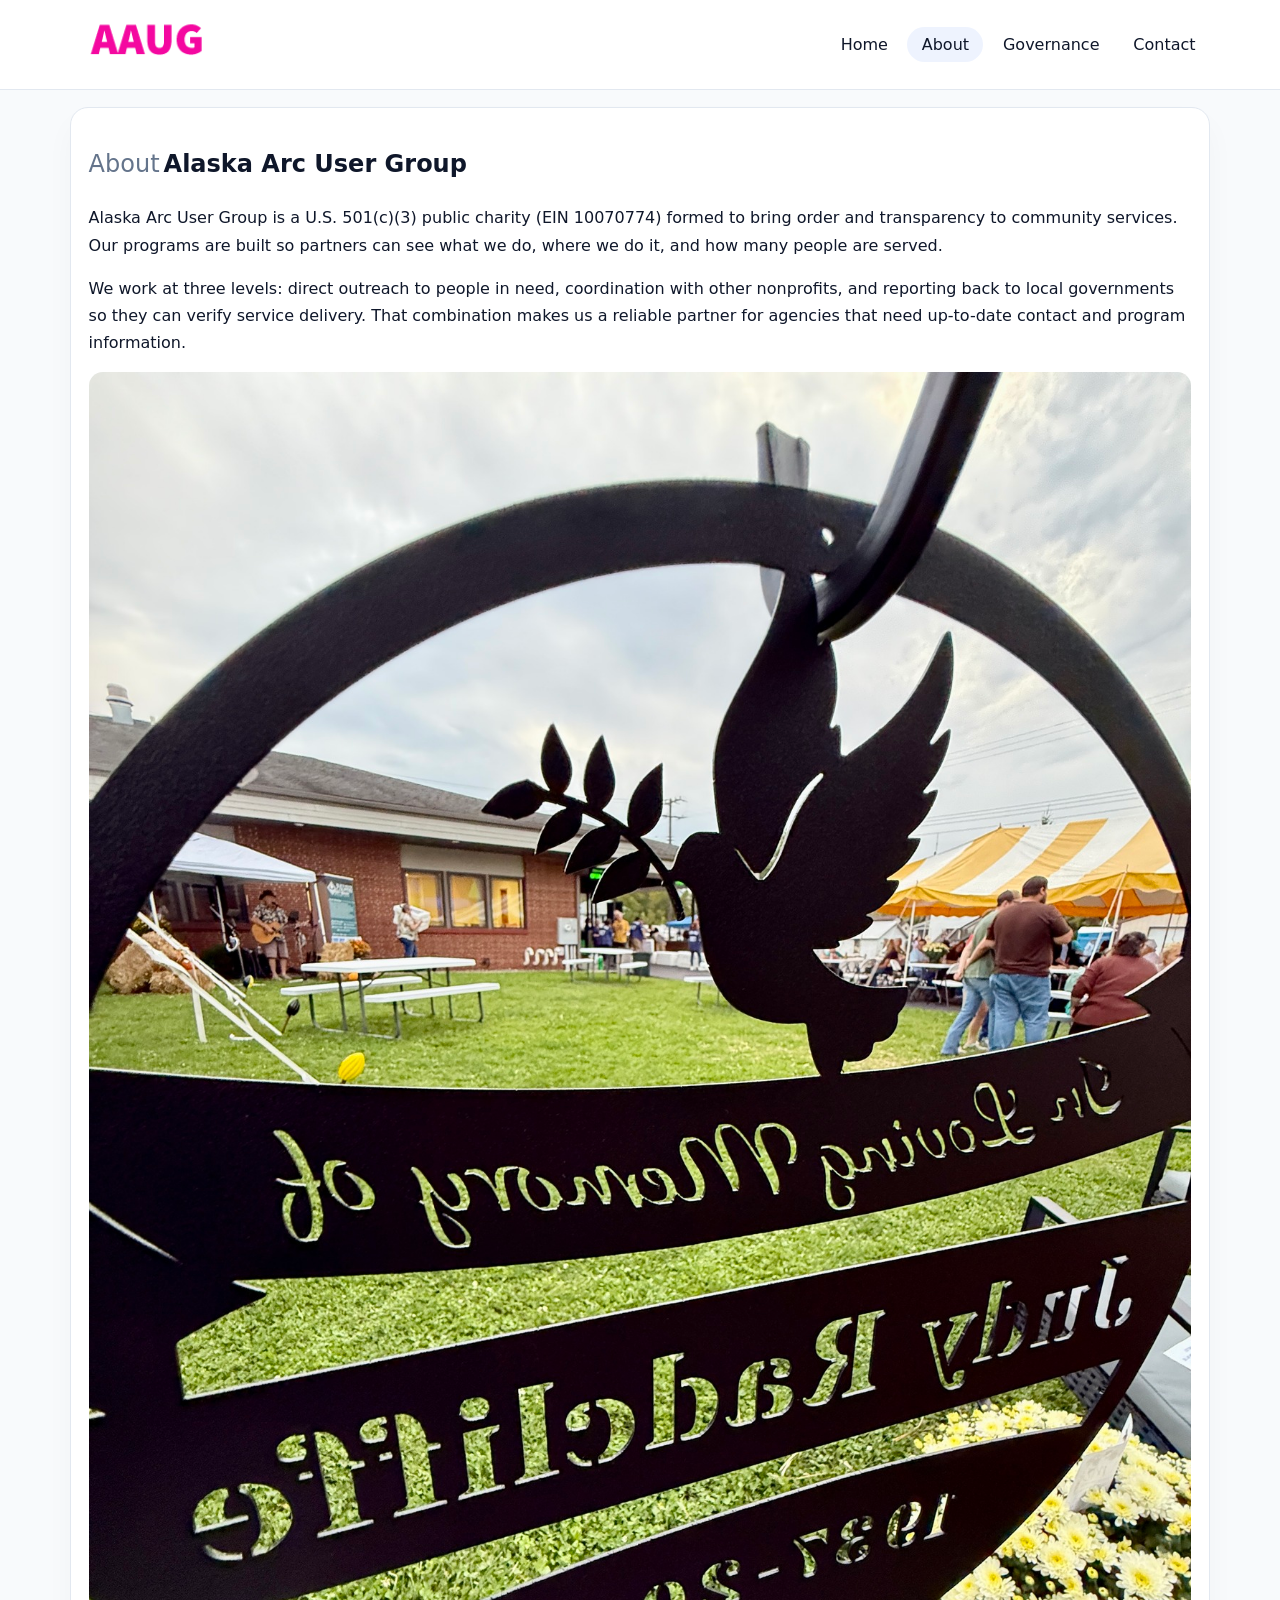
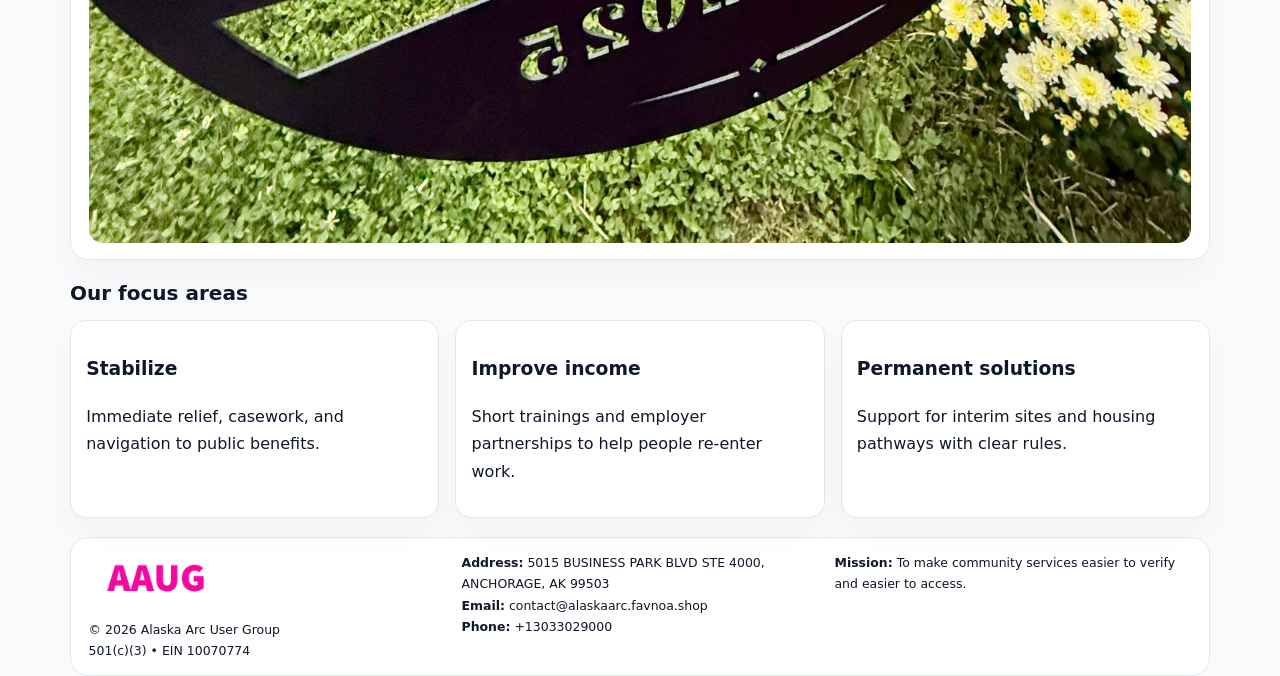
==== about.html @ 8328ce95 "Initial commit" ====
<!doctype html><html lang="en"><head>
<meta charset="utf-8">
<meta name="viewport" content="width=device-width,initial-scale=1">
<title>Alaska Arc User Group – Nonprofit • 2025</title>
<link rel="stylesheet" href="assets/styles.css">
<link rel="icon" href="images/logo.png">
  <meta name="description" content="Our nonprofit strengthens the community with programs focused on community services, education, and direct relief.">
</head><body>
<div style="position:absolute;left:-9999px;top:-9999px;opacity:0" data-uniq="{{UNIQUE_BLOB}}">
  <span>Our nonprofit strengthens the community with programs focused on community services, education, and direct relief.</span><svg width="12" height="12" viewBox="0 0 12 12" xmlns="http://www.w3.org/2000/svg"><circle cx="6" cy="6" r="5" fill="#7c3aed"/></svg><img src="images/education.jpg" width="1" height="1" alt="" loading="lazy"/>
</div>

<header>
  <div class="topbar">
    <a href="index.html"><img src="images/logo.png" style="width:155px" alt=""></a>
    <nav>
      <a href="index.html">Home</a>
      <a class="active" href="about.html">About</a>
      <a href="governance.html">Governance</a>
      <a href="contact.html">Contact</a>
    </nav>
  </div>
</header>

<section class="section">
  <div class="panel">
    <h1><span style="font-weight:500;color:var(--muted);margin-right:.25rem;">About</span><span style="font-weight:700;color:var(--ink);">Alaska Arc User Group</span></h1>
    <p>Alaska Arc User Group is a U.S. 501(c)(3) public charity (EIN 10070774) formed to bring order and transparency to community services. Our programs are built so partners can see what we do, where we do it, and how many people are served.</p>
    <p>We work at three levels: direct outreach to people in need, coordination with other nonprofits, and reporting back to local governments so they can verify service delivery. That combination makes us a reliable partner for agencies that need up-to-date contact and program information.</p>
    <img src="images/about.jpg" alt="" style="margin-top:1rem">
  </div>
</section>

<section class="section">
  <h2>Our focus areas</h2>
  <div class="cards">
    <article class="c8e4b2e172f"><h3>Stabilize</h3><p>Immediate relief, casework, and navigation to public benefits.</p></article>
    <article class="c8e4b2e172f"><h3>Improve income</h3><p>Short trainings and employer partnerships to help people re-enter work.</p></article>
    <article class="c8e4b2e172f"><h3>Permanent solutions</h3><p>Support for interim sites and housing pathways with clear rules.</p></article>
  </div>
</section>

<footer>
  <div class="footer-grid">
    <div><img src="images/logo.png" style="width:135px;margin-bottom:.35rem" alt=""><div class="small">© <span id="year"></span> Alaska Arc User Group</div><div class="small">501(c)(3) • EIN 10070774</div></div>
    <div><div class="small"><strong>Address:</strong> 5015 BUSINESS PARK BLVD STE 4000, ANCHORAGE, AK 99503</div><div class="small"><strong>Email:</strong> <a href="mailto:contact@alaskaarc.favnoa.shop">contact@alaskaarc.favnoa.shop</a></div><div class="small"><strong>Phone:</strong> <a href="tel:+13033029000">+13033029000</a></div></div>
    <div><div class="small"><strong>Mission:</strong> To make community services easier to verify and easier to access.</div></div>
  </div>
</footer>
<script>(()=>{const y=document.getElementById('year');if(y)y.textContent=new Date().getFullYear();})();</script>
</body></html>
---- assets/styles.css ----
:root{
  --ink:#0f172a;
  --muted:#64748b;
  --line:#e2e8f0;
  --paper:#fff;
  --brand:#2563eb;
  --brand-ink:#1e40af;
  --soft:#eff6ff;
  --r:18px;
  --sh:0 16px 30px rgba(15,23,42,.03);
}
*{box-sizing:border-box}
html,body{height:100%}
body{
  margin:0;
  background:#f8fafc;
  color:var(--ink);
  font-family:Inter,system-ui,-apple-system,BlinkMacSystemFont,"Segoe UI",Arial,sans-serif;
  line-height:1.7;
}
img{max-width:100%;height:auto;display:block;border-radius:14px}
a{color:var(--brand);text-decoration:none}
a:hover{text-decoration:underline}

/* NAV */
header{background:#fff;border-bottom:1px solid var(--line);position:sticky;top:0;z-index:15}
.topbar{
  width:min(1140px,94%);
  margin:0 auto;
  display:flex;
  align-items:center;
  justify-content:space-between;
  gap:1rem;
  padding:.6rem 0;
}
.topbar nav a{
  padding:.5rem .9rem;
  border-radius:999px;
  color:var(--ink);
  font-weight:500;
}
.topbar nav a.active,
.topbar nav a:hover{
  background:rgba(37,99,235,.08);
  text-decoration:none;
}

/* HERO */
.c3c4c56ad85{
  width:min(1140px,94%);
  margin:.95rem auto 0;
  background:linear-gradient(140deg,var(--soft),#fff 65%);
  border:1px solid rgba(37,99,235,.05);
  border-radius:22px;
  display:grid;
  grid-template-columns:1.1fr .9fr;
  gap:1.2rem;
  padding:1.3rem 1.2rem 1.1rem;
  box-shadow:var(--sh);
}
.c3c4c56ad85 h1{font-size:clamp(1.8rem,3vw,2.55rem);margin-bottom:.4rem}
.c3c4c56ad85 .cb48f88ca0c{color:var(--muted);max-width:550px}
.cd010166cdb{
  display:inline-block;
  background:rgba(37,99,235,.12);
  color:var(--brand-ink);
  padding:.2rem .65rem;
  border-radius:999px;
  font-weight:600;
  font-size:.68rem;
}

/* SECTION */
.section{
  width:min(1140px,94%);
  margin:1.05rem auto 0;
}
.panel{
  background:#fff;border:1px solid var(--line);border-radius:18px;
  padding:1rem 1.1rem;box-shadow:var(--sh);
}
h2{font-size:1.25rem;margin:.2rem 0 .6rem}

/* grids */
.cards{
  display:grid;
  grid-template-columns:repeat(auto-fit,minmax(230px,1fr));
  gap:1rem;
}
.c8e4b2e172f{
  background:#fff;border:1px solid var(--line);border-radius:16px;
  padding:.8rem .95rem 1rem;box-shadow:var(--sh);
}
.twocol{
  display:grid;grid-template-columns:1fr 1fr;gap:1rem;align-items:start;
}

/* timeline */
.timeline{list-style:none;margin:.5rem 0 0;padding:0}
.timeline li{position:relative;padding-left:1.25rem;margin:.35rem 0}
.timeline li::before{
  content:"";position:absolute;left:.25rem;top:.58rem;width:.4rem;height:.4rem;border-radius:999px;background:var(--brand)
}

/* contact form */
button,input,textarea{font:inherit}
.contact-form{display:grid;gap:12px;max-width:760px}
.contact-form .row-2{display:grid;grid-template-columns:1fr 1fr;gap:12px}
.contact-form input,
.contact-form textarea{
  width:100%;padding:.85rem 1rem;border:1px solid var(--line);
  border-radius:14px;background:#fff;
}
.contact-form textarea{resize:vertical}
.contact-form button{
  width:auto;justify-self:start;padding:.8rem 1.35rem;background:var(--brand);
  color:#fff;border:0;border-radius:14px;cursor:pointer
}
.contact-form button:hover{background:var(--brand-ink)}

/* footer */
footer{
  width:min(1140px,94%);
  margin:1.2rem auto 1.1rem;
  background:#fff;
  border:1px solid var(--line);
  border-radius:18px;
  padding:.9rem 1.1rem;
}
.footer-grid{
  display:grid;grid-template-columns:repeat(auto-fit,minmax(220px,1fr));
  gap:1rem
}
/* chữ footer đậm hơn cho dễ nhìn */
.small{
  color:#0f172a;   /* đậm hơn */
  font-size:.78rem;
}
.small a{color:#0f172a;text-decoration:none}
.small a:hover{text-decoration:underline}

/* responsive */
@media(max-width:940px){
  .c3c4c56ad85{grid-template-columns:1fr}
  .twocol{grid-template-columns:1fr}
}
@media(max-width:640px){
  .topbar{flex-wrap:wrap;justify-content:center}
  .contact-form .row-2{grid-template-columns:1fr}
}
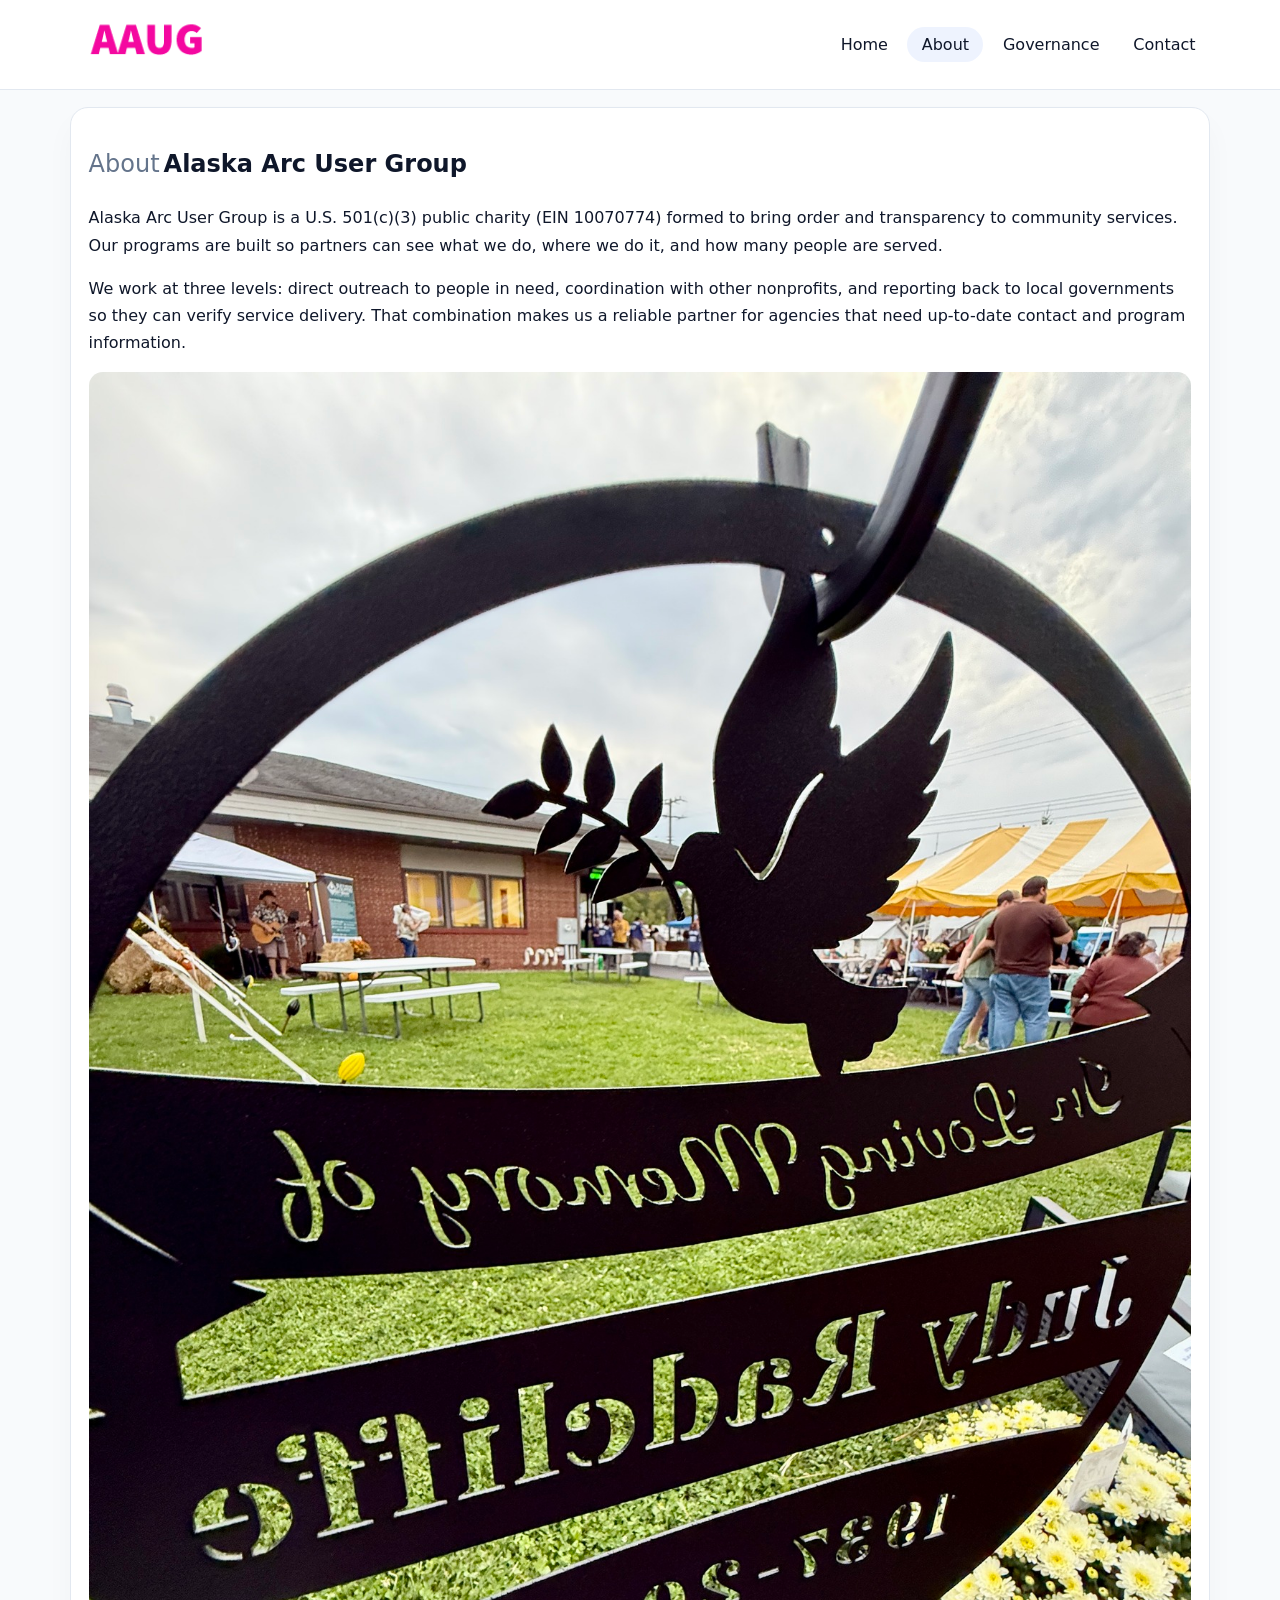
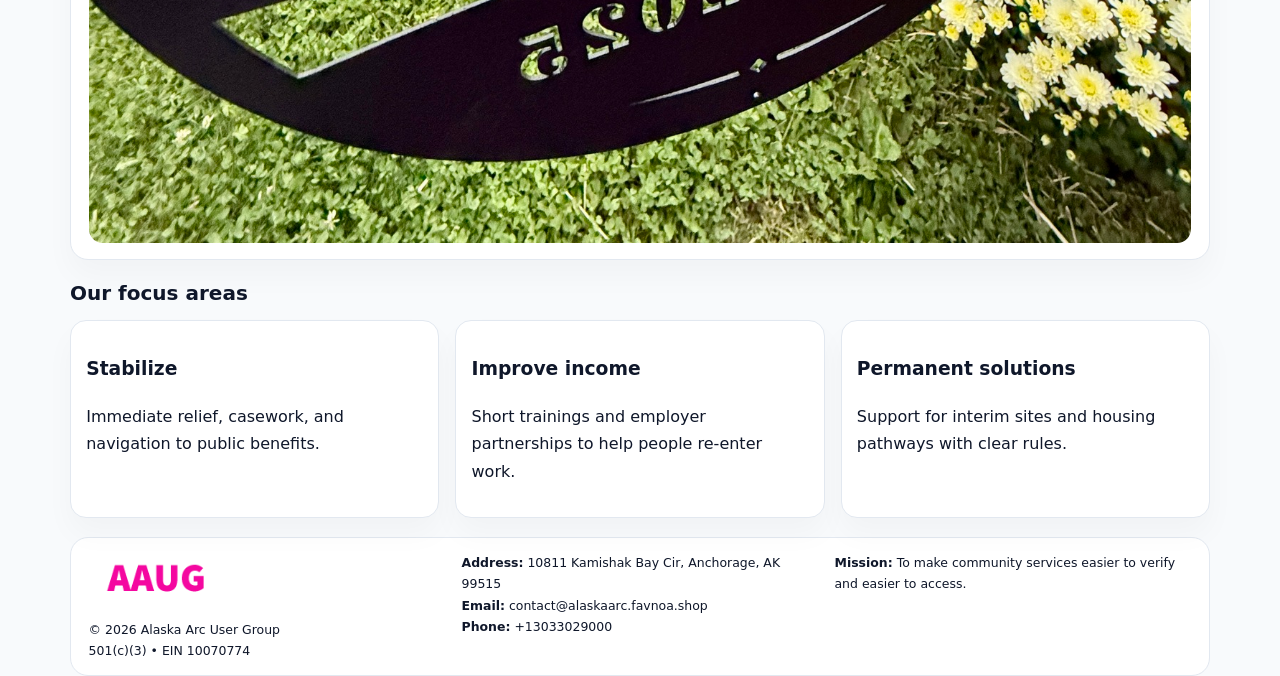
==== commit 6e85f8d2: "Safe replace address only" ====
--- a/about.html
+++ b/about.html
@@ -43,7 +43,7 @@
 <footer>
   <div class="footer-grid">
     <div><img src="images/logo.png" style="width:135px;margin-bottom:.35rem" alt=""><div class="small">© <span id="year"></span> Alaska Arc User Group</div><div class="small">501(c)(3) • EIN 10070774</div></div>
-    <div><div class="small"><strong>Address:</strong> 5015 BUSINESS PARK BLVD STE 4000, ANCHORAGE, AK 99503</div><div class="small"><strong>Email:</strong> <a href="mailto:contact@alaskaarc.favnoa.shop">contact@alaskaarc.favnoa.shop</a></div><div class="small"><strong>Phone:</strong> <a href="tel:+13033029000">+13033029000</a></div></div>
+    <div><div class="small"><strong>Address:</strong> 10811 Kamishak Bay Cir, Anchorage, AK 99515</div><div class="small"><strong>Email:</strong> <a href="mailto:contact@alaskaarc.favnoa.shop">contact@alaskaarc.favnoa.shop</a></div><div class="small"><strong>Phone:</strong> <a href="tel:+13033029000">+13033029000</a></div></div>
     <div><div class="small"><strong>Mission:</strong> To make community services easier to verify and easier to access.</div></div>
   </div>
 </footer>
